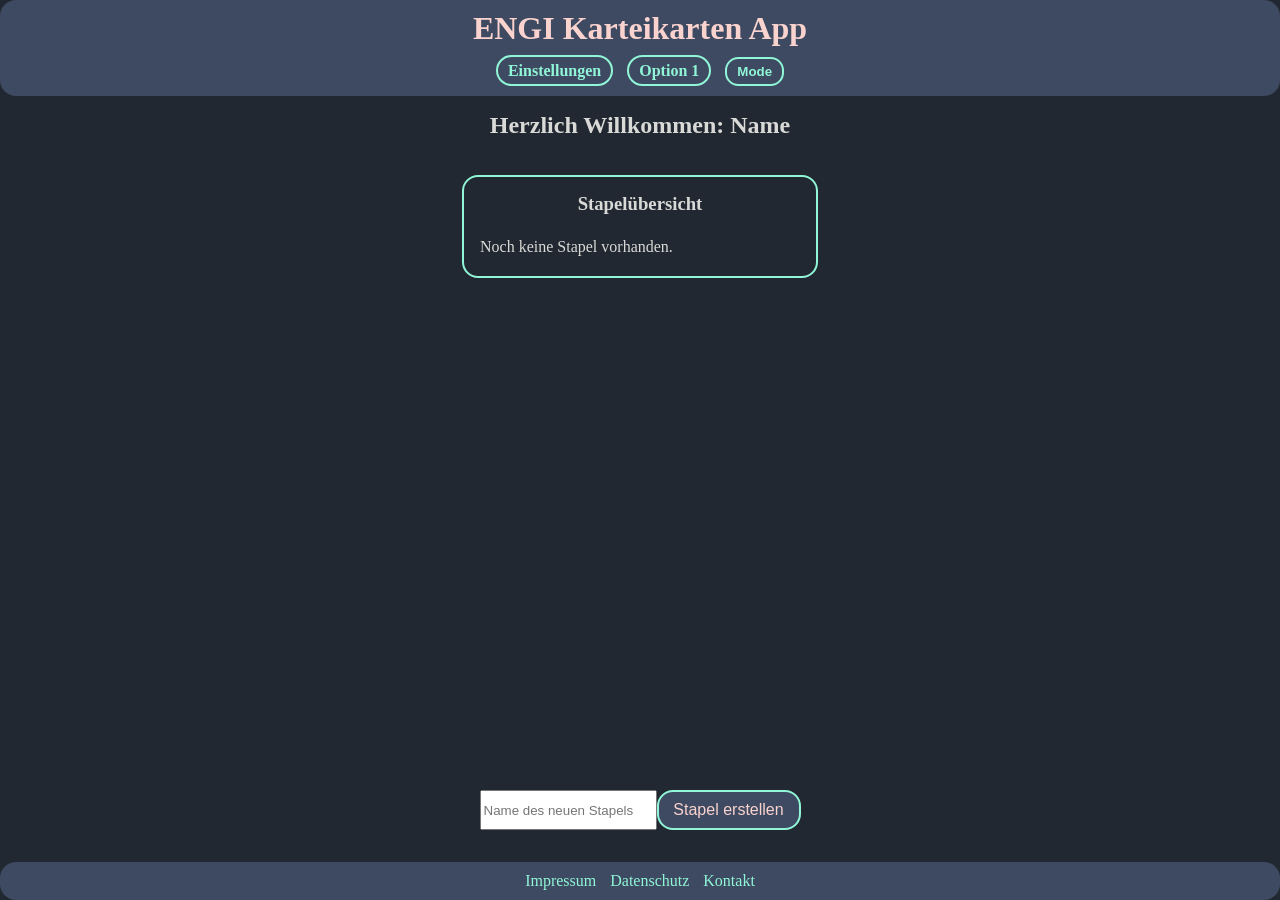
==== JavaScript/Karteikarten/index.html @ 835c68c7 "Initial commit" ====
<!DOCTYPE html>
<html lang="de">
    <head>
        <meta charset="UTF-8">
        <meta name="viewport" content="width=device-width, initial-scale=1.0">
        <title>Engi</title>
        <link rel="stylesheet" href="style.css">
    </head>
    <body>
        <header>
            <h1>ENGI Karteikarten App</h1>
            <nav>
                <a href="einstellungen.html">Einstellungen</a>
                <a href="option1.html">Option 1</a>
                <button id="themeButton" type="button" onclick="changeMode()">Mode</button>
            </nav>
        </header>

        <main>
            <h2>Herzlich Willkommen: Name</h2>

            <section class="stapeluebersicht">
                <h3>Stapelübersicht</h3>
                <ul id="deckList">
                    <!-- Stapel werden hier dynamisch eingefügt -->
                </ul>
            </section>

            <section id="stapel-erstellen">
                <input id="deckNameInput" type="text" placeholder="Name des neuen Stapels">
                <button id="createDeckButton" type="button">Stapel erstellen</button>
            </section>
        </main>

        <footer>
            <nav>
                <a href="impressum.html">Impressum</a>
                <a href="datenschutz.html">Datenschutz</a>
                <a href="kontakt.html">Kontakt</a>
            </nav>
        </footer>
        <script src="index.js"></script>
    </body>
</html>
---- JavaScript/Karteikarten/style.css ----
/* Grundlayout */
html, body {
    height: 100%;
    margin: 0;
    padding: 0;
}

body {
    background: #222831;
    color: #d9dad7;
    font-family: 'Times New Roman', Times, serif;
    display: flex;
    flex-direction: column;
}

body.light {
  background: #d7ffdf;
  color: #333;
}

/* Header */
header {
    background: #3e4a61;
    color: #fad3cf;
    padding: 10px;
    text-align: center;
    border-radius: 1em;
}

h1 {
    margin: 0;
    font-family: Georgia, 'Times New Roman', Times, serif;
}

header nav {
    margin-top: 10px;
}

header nav a {
    color: #90f6d7;
    font-weight: bold;
    text-decoration: none;
    border: 2px solid #90f6d7;
    padding: 5px 10px;
    margin: 0 5px;
    border-radius: 1em;
    cursor: pointer;
}
header nav a:hover {
    background: #90f6d7;
    color: #3e4a61;
}

header nav button {
    color: #90f6d7;
    font-weight: bold;
    text-decoration: none;
    border: 2px solid #90f6d7;
    padding: 5px 10px;
    margin: 0 5px;
    border-radius: 1em;
    cursor: pointer;
    background: none;
}

header nav button:hover {
    background: #90f6d7;
    color: #3e4a61;
}

/* Main */
main {
    flex: 1;
    display: flex;
    flex-direction: column;
    padding: 1em;
}

h2 {
    text-align: center;
    margin-top: 0;
}

/* Stapelübersicht */
.stapeluebersicht {
    min-width: 20em;
    margin: 1em auto;
    padding: 1em;
    border: 2px solid #90f6d7;
    border-radius: 1em;
}
.stapeluebersicht.light {
    border-color: #333;
}

.stapeluebersicht h3 {
    text-align: center;
    margin-top: 0;
}

.stapeluebersicht ul {
    list-style-type: none;
    padding-left: 0;
    margin: 0;
}

.stapeluebersicht li {
    padding: 0.25em 0;
}

/* Stapel erstellen Button */
#stapel-erstellen {
    display: flex;
    justify-content: center;
    margin-top: auto;
    margin-bottom: 1em;
}

#stapel-erstellen button {
    width: 9em;
    height: 2.5em;
    font-size: 1rem;
    border-radius: 1em;
    cursor: pointer;
    border: 2px solid #90f6d7;
    background: #3e4a61;
    color: #fad3cf;
}
#stapel-erstellen button:hover {
    background: #90f6d7;
    color: #3e4a61;
}
#stapel-erstellen button.light {
    border-color: black;
}
/* Footer */
footer {
    background: #3e4a61;
    color: #fad3cf;
    padding: 10px;
    text-align: center;
    border-radius: 1em;
}

footer nav a {
    margin: 0 5px;
    color: #90f6d7;
    cursor: pointer;
    text-decoration: none;
}
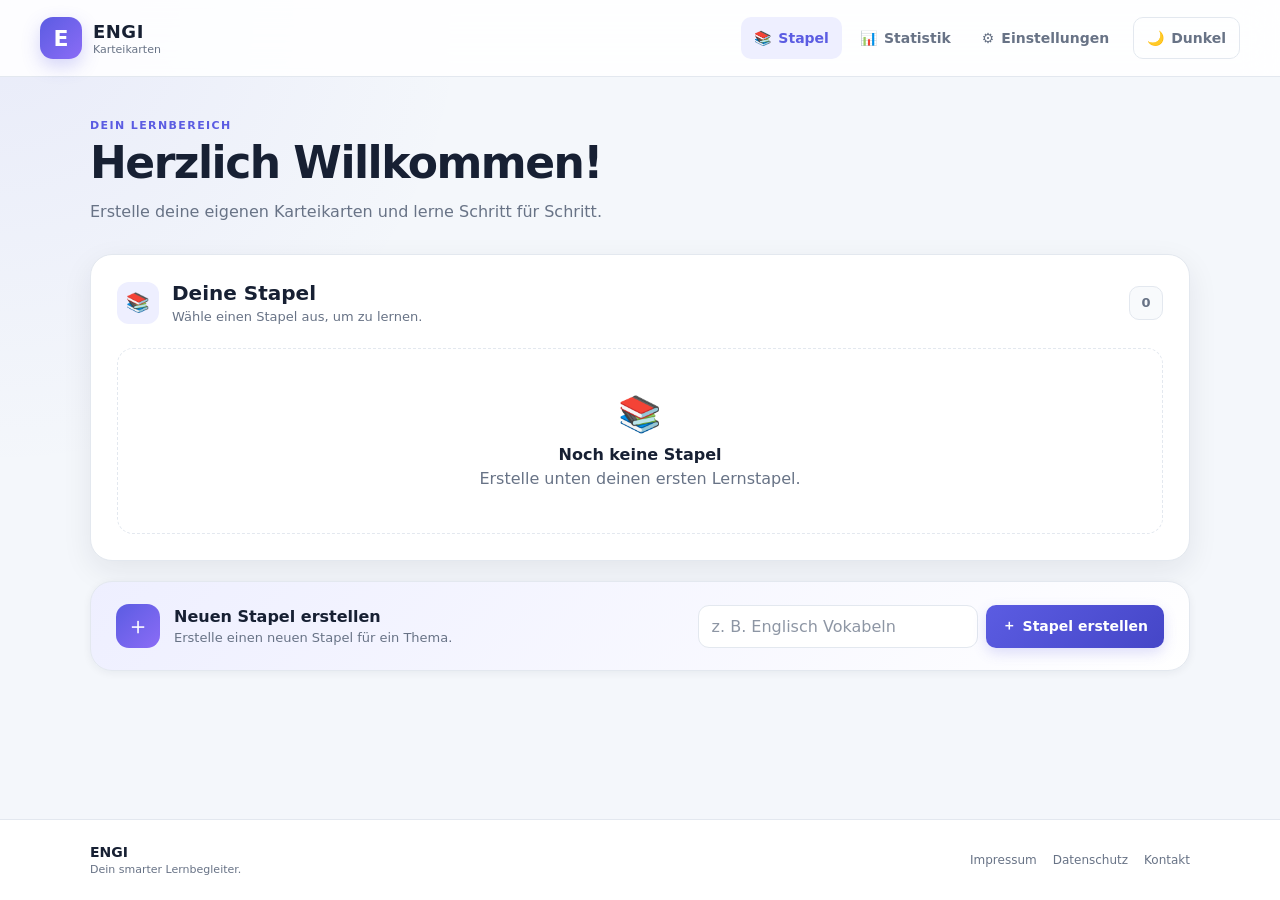
==== commit 2373d385: "Update Engi" ====
--- a/JavaScript/Karteikarten/index.html
+++ b/JavaScript/Karteikarten/index.html
@@ -1,44 +1,717 @@
 <!DOCTYPE html>
 <html lang="de">
-    <head>
-        <meta charset="UTF-8">
-        <meta name="viewport" content="width=device-width, initial-scale=1.0">
-        <title>Engi</title>
-        <link rel="stylesheet" href="style.css">
-    </head>
-    <body>
-        <header>
-            <h1>ENGI Karteikarten App</h1>
-            <nav>
-                <a href="einstellungen.html">Einstellungen</a>
-                <a href="option1.html">Option 1</a>
-                <button id="themeButton" type="button" onclick="changeMode()">Mode</button>
+
+<head>
+    <meta charset="UTF-8">
+    <meta name="viewport" content="width=device-width, initial-scale=1.0">
+
+    <meta name="description" content="ENGI - Moderne Karteikarten-App zum Lernen und Wiederholen.">
+
+    <title>ENGI – Karteikarten App</title>
+
+    <link rel="stylesheet" href="style.css">
+</head>
+
+<body>
+
+    <!-- ================================
+         HEADER
+    ================================= -->
+
+    <header class="site-header">
+
+        <div class="header-inner">
+
+            <a href="index.html" class="logo">
+                <span class="logo-icon">E</span>
+
+                <span>
+                    <strong>ENGI</strong>
+                    <small>Karteikarten</small>
+                </span>
+            </a>
+
+            <nav class="main-nav" aria-label="Hauptnavigation">
+
+                <a href="index.html" class="nav-link active">
+                    <span>📚</span>
+                    Stapel
+                </a>
+
+                <a href="option1.html" class="nav-link">
+                    <span>📊</span>
+                    Statistik
+                </a>
+
+                <a href="einstellungen.html" class="nav-link">
+                    <span>⚙️</span>
+                    Einstellungen
+                </a>
+
+                <button
+                    id="themeButton"
+                    class="theme-button"
+                    type="button"
+                    aria-label="Darstellung wechseln"
+                    title="Darstellung wechseln">
+                    <span id="themeIcon">🌙</span>
+                    <span id="themeText">Dunkel</span>
+                </button>
+
             </nav>
-        </header>
-
-        <main>
-            <h2>Herzlich Willkommen: Name</h2>
-
-            <section class="stapeluebersicht">
-                <h3>Stapelübersicht</h3>
-                <ul id="deckList">
-                    <!-- Stapel werden hier dynamisch eingefügt -->
-                </ul>
+
+        </div>
+
+    </header>
+
+
+    <!-- ================================
+         MAIN
+    ================================= -->
+
+    <main class="main-content">
+
+        <div class="page-container">
+
+            <!-- Begrüßung -->
+
+            <section class="welcome-section">
+
+                <div>
+
+                    <span class="eyebrow">
+                        DEIN LERNBEREICH
+                    </span>
+
+                    <h1>
+                        Herzlich Willkommen<span class="desktop-only">!</span>
+                    </h1>
+
+                    <p>
+                        Erstelle deine eigenen Karteikarten und lerne
+                        Schritt für Schritt.
+                    </p>
+
+                </div>
+
             </section>
 
-            <section id="stapel-erstellen">
-                <input id="deckNameInput" type="text" placeholder="Name des neuen Stapels">
-                <button id="createDeckButton" type="button">Stapel erstellen</button>
+
+            <!-- ================================
+                 STAPELÜBERSICHT
+            ================================= -->
+
+            <section
+                class="content-card"
+                id="deckOverviewSection">
+
+                <div class="section-heading">
+
+                    <div>
+
+                        <span class="section-icon">📚</span>
+
+                        <div>
+                            <h2>Deine Stapel</h2>
+
+                            <p>
+                                Wähle einen Stapel aus, um zu lernen.
+                            </p>
+                        </div>
+
+                    </div>
+
+                    <span
+                        id="deckCountBadge"
+                        class="count-badge">
+                        0
+                    </span>
+
+                </div>
+
+
+                <div
+                    id="deckList"
+                    class="deck-grid"
+                    aria-live="polite">
+                </div>
+
             </section>
-        </main>
-
-        <footer>
-            <nav>
-                <a href="impressum.html">Impressum</a>
-                <a href="datenschutz.html">Datenschutz</a>
-                <a href="kontakt.html">Kontakt</a>
+
+
+            <!-- ================================
+                 STAPEL ERSTELLEN
+            ================================= -->
+
+            <section
+                class="create-deck-card"
+                id="stapel-erstellen">
+
+                <div class="create-deck-content">
+
+                    <div class="create-icon">
+                        ＋
+                    </div>
+
+                    <div>
+                        <h2>Neuen Stapel erstellen</h2>
+
+                        <p>
+                            Erstelle einen neuen Stapel für ein Thema.
+                        </p>
+                    </div>
+
+                </div>
+
+
+                <div class="create-deck-form">
+
+                    <label
+                        for="deckNameInput"
+                        class="sr-only">
+                        Name des neuen Stapels
+                    </label>
+
+                    <input
+                        id="deckNameInput"
+                        type="text"
+                        maxlength="80"
+                        placeholder="z. B. Englisch Vokabeln"
+                        autocomplete="off">
+
+                    <button
+                        id="createDeckButton"
+                        class="primary-button"
+                        type="button">
+
+                        <span>＋</span>
+                        Stapel erstellen
+
+                    </button>
+
+                </div>
+
+            </section>
+
+
+            <!-- ================================
+                 DECK VIEW
+            ================================= -->
+
+            <section
+                id="deckView"
+                class="deck-view"
+                hidden>
+
+                <!-- Deck Header -->
+
+                <div class="deck-header">
+
+                    <button
+                        id="backToDecksButtonTop"
+                        class="back-button"
+                        type="button">
+
+                        ← Stapelübersicht
+
+                    </button>
+
+                    <div class="deck-title-area">
+
+                        <span class="deck-title-icon">
+                            📖
+                        </span>
+
+                        <div>
+
+                            <span class="eyebrow">
+                                AKTUELLER STAPEL
+                            </span>
+
+                            <h2>
+                                <span id="deckViewName"></span>
+                            </h2>
+
+                        </div>
+
+                    </div>
+
+                </div>
+
+
+                <!-- Fortschritt -->
+
+                <div class="progress-section">
+
+                    <div class="progress-header">
+
+                        <div>
+                            <span class="eyebrow">
+                                FORTSCHRITT
+                            </span>
+
+                            <h3>
+                                Dein Lernstand
+                            </h3>
+                        </div>
+
+                        <strong id="deckProgressPercent">
+                            0 %
+                        </strong>
+
+                    </div>
+
+
+                    <div class="progress-bar">
+
+                        <div
+                            id="deckProgressBar"
+                            class="progress-bar-fill">
+                        </div>
+
+                    </div>
+
+
+                    <div class="progress-stats">
+
+                        <div class="progress-stat">
+                            <span class="stat-number" id="deckTotalCards">
+                                0
+                            </span>
+
+                            <span class="stat-label">
+                                Karten insgesamt
+                            </span>
+                        </div>
+
+                        <div class="progress-stat">
+                            <span class="stat-number" id="deckActiveCards">
+                                0
+                            </span>
+
+                            <span class="stat-label">
+                                Zu lernen
+                            </span>
+                        </div>
+
+                        <div class="progress-stat">
+                            <span class="stat-number" id="deckFinishedCards">
+                                0
+                            </span>
+
+                            <span class="stat-label">
+                                Abgeschlossen
+                            </span>
+                        </div>
+
+                    </div>
+
+                </div>
+
+
+                <!-- Aktionen -->
+
+                <div class="deck-actions">
+
+                    <button
+                        id="newCardButton"
+                        class="action-card"
+                        type="button">
+
+                        <span class="action-icon blue">
+                            ＋
+                        </span>
+
+                        <span>
+                            <strong>Neue Karte</strong>
+                            <small>Karteikarte hinzufügen</small>
+                        </span>
+
+                    </button>
+
+
+                    <button
+                        id="learnButton"
+                        class="action-card"
+                        type="button">
+
+                        <span class="action-icon green">
+                            ▶
+                        </span>
+
+                        <span>
+                            <strong>Lernen</strong>
+                            <small>Karten wiederholen</small>
+                        </span>
+
+                    </button>
+
+
+                    <button
+                        id="cardOverviewButton"
+                        class="action-card"
+                        type="button">
+
+                        <span class="action-icon purple">
+                            ☷
+                        </span>
+
+                        <span>
+                            <strong>Kartenübersicht</strong>
+                            <small>Alle Karten anzeigen</small>
+                        </span>
+
+                    </button>
+
+                </div>
+
+
+                <!-- ================================
+                     NEUE KARTE
+                ================================= -->
+
+                <div
+                    id="newCardArea"
+                    class="sub-card"
+                    hidden>
+
+                    <div class="sub-card-heading">
+
+                        <div>
+                            <span class="section-icon">✏️</span>
+
+                            <div>
+                                <h3>Neue Karte erstellen</h3>
+
+                                <p>
+                                    Erstelle eine Vorder- und Rückseite.
+                                </p>
+                            </div>
+                        </div>
+
+                    </div>
+
+
+                    <div class="card-form">
+
+                        <div class="form-group">
+
+                            <label for="cardFrontInput">
+                                Vorderseite
+                            </label>
+
+                            <textarea
+                                id="cardFrontInput"
+                                rows="3"
+                                maxlength="1000"
+                                placeholder="z. B. What does 'apple' mean?"></textarea>
+
+                        </div>
+
+
+                        <div class="form-group">
+
+                            <label for="cardBackInput">
+                                Rückseite
+                            </label>
+
+                            <textarea
+                                id="cardBackInput"
+                                rows="3"
+                                maxlength="1000"
+                                placeholder="z. B. Apfel"></textarea>
+
+                        </div>
+
+
+                        <div class="form-actions">
+
+                            <button
+                                id="createCardButton"
+                                class="primary-button"
+                                type="button">
+
+                                Karte erstellen
+
+                            </button>
+
+                            <button
+                                id="cancelNewCardButton"
+                                class="secondary-button"
+                                type="button">
+
+                                Abbrechen
+
+                            </button>
+
+                        </div>
+
+                    </div>
+
+                </div>
+
+
+                <!-- ================================
+                     KARTENÜBERSICHT
+                ================================= -->
+
+                <div
+                    id="cardOverviewArea"
+                    class="sub-card"
+                    hidden>
+
+                    <div class="sub-card-heading">
+
+                        <div>
+                            <span class="section-icon">☷</span>
+
+                            <div>
+                                <h3>Kartenübersicht</h3>
+
+                                <p>
+                                    Verwalte die Karten dieses Stapels.
+                                </p>
+                            </div>
+                        </div>
+
+                    </div>
+
+                    <ul
+                        id="cardList"
+                        class="card-list">
+                    </ul>
+
+                </div>
+
+
+                <!-- ================================
+                     LERNMODUS
+                ================================= -->
+
+                <div
+                    id="learnArea"
+                    class="learning-area"
+                    hidden>
+
+                    <div class="learning-header">
+
+                        <span class="eyebrow">
+                            LERNMODUS
+                        </span>
+
+                        <h3>
+                            Karte lernen
+                        </h3>
+
+                        <span id="learningCounter">
+                            0 Karten
+                        </span>
+
+                    </div>
+
+
+                    <div class="flashcard">
+
+                        <div class="flashcard-label">
+                            FRAGE
+                        </div>
+
+                        <div
+                            id="learnCardFront"
+                            class="flashcard-front">
+                        </div>
+
+                        <div
+                            id="learnCardBack"
+                            class="flashcard-back"
+                            hidden>
+                        </div>
+
+                    </div>
+
+
+                    <div
+                        id="answerButtonArea"
+                        class="learning-buttons">
+
+                        <button
+                            id="showAnswerButton"
+                            class="primary-button large-button"
+                            type="button">
+
+                            Antwort anzeigen
+
+                        </button>
+
+                    </div>
+
+
+                    <div
+                        id="resultButtonsArea"
+                        class="learning-buttons"
+                        hidden>
+
+                        <button
+                            id="wrongButton"
+                            class="wrong-button"
+                            type="button">
+
+                            ✕ Falsch
+
+                        </button>
+
+                        <button
+                            id="correctButton"
+                            class="correct-button"
+                            type="button">
+
+                            ✓ Richtig
+
+                        </button>
+
+                    </div>
+
+                </div>
+
+
+                <!-- ================================
+                     DECK BOTTOM ACTIONS
+                ================================= -->
+
+                <div
+                    id="deckBottomActions"
+                    class="danger-actions">
+
+                    <button
+                        id="resetProgressButton"
+                        class="secondary-button"
+                        type="button">
+
+                        ↻ Fortschritt zurücksetzen
+
+                    </button>
+
+                    <button
+                        id="deleteDeckButton"
+                        class="danger-button"
+                        type="button">
+
+                        🗑 Stapel löschen
+
+                    </button>
+
+                </div>
+
+            </section>
+
+
+            <!-- ================================
+                 LEERE BEREICHE / FEHLER
+            ================================= -->
+
+            <div
+                id="appMessage"
+                class="app-message"
+                role="status"
+                aria-live="polite"
+                hidden>
+            </div>
+
+        </div>
+
+    </main>
+
+
+    <!-- ================================
+         FOOTER
+    ================================= -->
+
+    <footer class="site-footer">
+
+        <div class="footer-inner">
+
+            <div class="footer-brand">
+                <strong>ENGI</strong>
+                <span>Dein smarter Lernbegleiter.</span>
+            </div>
+
+            <nav aria-label="Footer Navigation">
+
+                <a href="impressum.html">
+                    Impressum
+                </a>
+
+                <a href="datenschutz.html">
+                    Datenschutz
+                </a>
+
+                <a href="kontakt.html">
+                    Kontakt
+                </a>
+
             </nav>
-        </footer>
-        <script src="index.js"></script>
-    </body>
+
+        </div>
+
+    </footer>
+
+
+    <!-- ================================
+         MODAL
+    ================================= -->
+
+    <div
+        id="confirmModal"
+        class="modal-overlay"
+        hidden>
+
+        <div
+            class="modal"
+            role="dialog"
+            aria-modal="true"
+            aria-labelledby="modalTitle">
+
+            <div class="modal-icon">
+                ⚠️
+            </div>
+
+            <h2 id="modalTitle">
+                Wirklich löschen?
+            </h2>
+
+            <p id="modalText">
+                Diese Aktion kann nicht rückgängig gemacht werden.
+            </p>
+
+            <div class="modal-actions">
+
+                <button
+                    id="modalCancelButton"
+                    class="secondary-button"
+                    type="button">
+
+                    Abbrechen
+
+                </button>
+
+                <button
+                    id="modalConfirmButton"
+                    class="danger-button"
+                    type="button">
+
+                    Löschen
+
+                </button>
+
+            </div>
+
+        </div>
+
+    </div>
+
+
+    <script src="index.js"></script>
+
+</body>
+
 </html>
--- a/JavaScript/Karteikarten/style.css
+++ b/JavaScript/Karteikarten/style.css
@@ -1,150 +1,1748 @@
-/* Grundlayout */
-html, body {
+:root {
+    --bg: #f4f7fb;
+    --surface: #ffffff;
+    --surface-2: #f8fafc;
+    --text: #172033;
+    --text-muted: #687386;
+    --border: #e3e8ef;
+
+    --primary: #5b5ce2;
+    --primary-dark: #4546c7;
+    --primary-light: #eeefff;
+
+    --green: #18a873;
+    --green-light: #e8f8f1;
+
+    --blue: #3686f7;
+    --blue-light: #eaf3ff;
+
+    --purple: #9458d6;
+    --purple-light: #f3eaff;
+
+    --danger: #e04f5f;
+    --danger-light: #fff0f2;
+
+    --warning: #e5a326;
+
+    --header: rgba(255, 255, 255, 0.88);
+
+    --shadow-sm: 0 2px 8px rgba(20, 30, 55, 0.06);
+    --shadow: 0 10px 30px rgba(20, 30, 55, 0.08);
+    --shadow-lg: 0 20px 50px rgba(20, 30, 55, 0.14);
+
+    --radius-sm: 10px;
+    --radius: 16px;
+    --radius-lg: 22px;
+
+    --transition: 180ms ease;
+}
+
+
+/* =========================================
+   DARK THEME
+========================================= */
+
+body.dark {
+    --bg: #10141d;
+    --surface: #181e29;
+    --surface-2: #202733;
+    --text: #f1f4f9;
+    --text-muted: #9ba6b7;
+    --border: #303947;
+
+    --primary: #7778f4;
+    --primary-dark: #6263df;
+    --primary-light: #27294b;
+
+    --green: #31c78d;
+    --green-light: #17382e;
+
+    --blue: #5c9cff;
+    --blue-light: #192f4e;
+
+    --purple: #b277ed;
+    --purple-light: #30203f;
+
+    --danger: #f06b78;
+    --danger-light: #3d2025;
+
+    --header: rgba(24, 30, 41, 0.9);
+
+    --shadow-sm: 0 2px 8px rgba(0, 0, 0, 0.15);
+    --shadow: 0 10px 30px rgba(0, 0, 0, 0.22);
+    --shadow-lg: 0 20px 50px rgba(0, 0, 0, 0.35);
+}
+
+
+/* =========================================
+   RESET
+========================================= */
+
+* {
+    box-sizing: border-box;
+}
+
+html {
+    scroll-behavior: smooth;
+}
+
+body {
+    margin: 0;
+    min-height: 100vh;
+
+    background:
+        radial-gradient(
+            circle at top left,
+            rgba(91, 92, 226, 0.08),
+            transparent 30%
+        ),
+        var(--bg);
+
+    color: var(--text);
+
+    font-family:
+        Inter,
+        ui-sans-serif,
+        system-ui,
+        -apple-system,
+        BlinkMacSystemFont,
+        "Segoe UI",
+        sans-serif;
+
+    transition:
+        background-color 200ms ease,
+        color 200ms ease;
+
+    display: flex;
+    flex-direction: column;
+}
+
+button,
+input,
+textarea {
+    font: inherit;
+}
+
+button,
+a {
+    -webkit-tap-highlight-color: transparent;
+}
+
+button {
+    border: 0;
+}
+
+a {
+    color: inherit;
+}
+
+[hidden] {
+    display: none !important;
+}
+
+
+/* =========================================
+   ACCESSIBILITY
+========================================= */
+
+.sr-only {
+    position: absolute;
+    width: 1px;
+    height: 1px;
+    padding: 0;
+    margin: -1px;
+    overflow: hidden;
+    clip: rect(0, 0, 0, 0);
+    white-space: nowrap;
+    border: 0;
+}
+
+:focus-visible {
+    outline: 3px solid rgba(91, 92, 226, 0.4);
+    outline-offset: 3px;
+}
+
+
+/* =========================================
+   HEADER
+========================================= */
+
+.site-header {
+    position: sticky;
+    top: 0;
+    z-index: 50;
+
+    background: var(--header);
+
+    backdrop-filter: blur(18px);
+    -webkit-backdrop-filter: blur(18px);
+
+    border-bottom: 1px solid var(--border);
+}
+
+.header-inner {
+    width: min(1200px, calc(100% - 32px));
+    min-height: 76px;
+
+    margin: 0 auto;
+
+    display: flex;
+    align-items: center;
+    justify-content: space-between;
+
+    gap: 24px;
+}
+
+.logo {
+    display: flex;
+    align-items: center;
+    gap: 11px;
+
+    text-decoration: none;
+}
+
+.logo-icon {
+    width: 42px;
+    height: 42px;
+
+    display: grid;
+    place-items: center;
+
+    color: white;
+    background:
+        linear-gradient(
+            135deg,
+            var(--primary),
+            #8b6cf6
+        );
+
+    border-radius: 13px;
+
+    font-size: 22px;
+    font-weight: 800;
+
+    box-shadow:
+        0 7px 18px rgba(91, 92, 226, 0.25);
+}
+
+.logo strong {
+    display: block;
+
+    font-size: 18px;
+    letter-spacing: 0.5px;
+}
+
+.logo small {
+    display: block;
+
+    color: var(--text-muted);
+    font-size: 11px;
+    margin-top: 1px;
+}
+
+.main-nav {
+    display: flex;
+    align-items: center;
+    gap: 5px;
+}
+
+.nav-link,
+.theme-button {
+    min-height: 42px;
+
+    display: inline-flex;
+    align-items: center;
+    justify-content: center;
+
+    gap: 7px;
+
+    padding: 0 13px;
+
+    border-radius: 10px;
+
+    color: var(--text-muted);
+
+    text-decoration: none;
+
+    font-size: 14px;
+    font-weight: 600;
+
+    background: transparent;
+
+    cursor: pointer;
+
+    transition:
+        background var(--transition),
+        color var(--transition),
+        transform var(--transition);
+}
+
+.nav-link:hover,
+.theme-button:hover {
+    background: var(--surface-2);
+    color: var(--text);
+}
+
+.nav-link.active {
+    color: var(--primary);
+    background: var(--primary-light);
+}
+
+.theme-button {
+    border: 1px solid var(--border);
+    margin-left: 6px;
+}
+
+.theme-button:hover {
+    transform: translateY(-1px);
+}
+
+
+/* =========================================
+   MAIN
+========================================= */
+
+.main-content {
+    flex: 1;
+    padding: 42px 0 70px;
+}
+
+.page-container {
+    width: min(1100px, calc(100% - 32px));
+    margin: 0 auto;
+}
+
+.welcome-section {
+    margin-bottom: 30px;
+}
+
+.eyebrow {
+    display: block;
+
+    color: var(--primary);
+
+    font-size: 11px;
+    font-weight: 800;
+
+    letter-spacing: 1.4px;
+
+    margin-bottom: 7px;
+}
+
+.welcome-section h1 {
+    margin: 0;
+
+    font-size: clamp(30px, 5vw, 44px);
+    line-height: 1.08;
+
+    letter-spacing: -1.5px;
+}
+
+.welcome-section p {
+    margin: 12px 0 0;
+
+    max-width: 600px;
+
+    color: var(--text-muted);
+
+    font-size: 16px;
+    line-height: 1.6;
+}
+
+
+/* =========================================
+   CONTENT CARD
+========================================= */
+
+.content-card {
+    background: var(--surface);
+
+    border: 1px solid var(--border);
+    border-radius: var(--radius-lg);
+
+    padding: 26px;
+
+    box-shadow: var(--shadow);
+
+    margin-bottom: 20px;
+}
+
+.section-heading {
+    display: flex;
+    align-items: center;
+    justify-content: space-between;
+
+    gap: 15px;
+
+    margin-bottom: 24px;
+}
+
+.section-heading > div {
+    display: flex;
+    align-items: center;
+    gap: 13px;
+}
+
+.section-icon {
+    width: 42px;
+    height: 42px;
+
+    flex-shrink: 0;
+
+    display: grid;
+    place-items: center;
+
+    background: var(--primary-light);
+    color: var(--primary);
+
+    border-radius: 12px;
+
+    font-size: 19px;
+}
+
+.section-heading h2,
+.sub-card-heading h3 {
+    margin: 0;
+
+    font-size: 20px;
+}
+
+.section-heading p,
+.sub-card-heading p {
+    margin: 4px 0 0;
+
+    color: var(--text-muted);
+
+    font-size: 13px;
+}
+
+.count-badge {
+    min-width: 34px;
+    height: 34px;
+
+    padding: 0 9px;
+
+    display: grid;
+    place-items: center;
+
+    border-radius: 10px;
+
+    background: var(--surface-2);
+    border: 1px solid var(--border);
+
+    color: var(--text-muted);
+
+    font-size: 13px;
+    font-weight: 700;
+}
+
+
+/* =========================================
+   DECK GRID
+========================================= */
+
+.deck-grid {
+    display: grid;
+
+    grid-template-columns:
+        repeat(auto-fill, minmax(240px, 1fr));
+
+    gap: 14px;
+}
+
+.deck-card {
+    position: relative;
+
+    padding: 20px;
+
+    min-height: 145px;
+
+    background: var(--surface-2);
+
+    border: 1px solid var(--border);
+    border-radius: var(--radius);
+
+    cursor: pointer;
+
+    text-align: left;
+
+    transition:
+        transform var(--transition),
+        border-color var(--transition),
+        box-shadow var(--transition);
+}
+
+.deck-card:hover {
+    transform: translateY(-3px);
+
+    border-color: rgba(91, 92, 226, 0.45);
+
+    box-shadow: var(--shadow);
+}
+
+.deck-card:active {
+    transform: translateY(-1px);
+}
+
+.deck-card-top {
+    display: flex;
+    align-items: center;
+    justify-content: space-between;
+
+    margin-bottom: 18px;
+}
+
+.deck-icon {
+    width: 42px;
+    height: 42px;
+
+    display: grid;
+    place-items: center;
+
+    border-radius: 12px;
+
+    background: var(--primary-light);
+    color: var(--primary);
+
+    font-size: 19px;
+}
+
+.deck-arrow {
+    color: var(--text-muted);
+    font-size: 18px;
+
+    transition: transform var(--transition);
+}
+
+.deck-card:hover .deck-arrow {
+    transform: translateX(4px);
+    color: var(--primary);
+}
+
+.deck-card h3 {
+    margin: 0;
+
+    color: var(--text);
+
+    font-size: 16px;
+
+    overflow: hidden;
+    text-overflow: ellipsis;
+    white-space: nowrap;
+}
+
+.deck-card p {
+    margin: 6px 0 0;
+
+    color: var(--text-muted);
+
+    font-size: 12px;
+}
+
+.empty-state {
+    grid-column: 1 / -1;
+
+    padding: 45px 20px;
+
+    text-align: center;
+
+    border: 1px dashed var(--border);
+    border-radius: var(--radius);
+
+    color: var(--text-muted);
+}
+
+.empty-state-icon {
+    font-size: 35px;
+    margin-bottom: 10px;
+}
+
+.empty-state strong {
+    display: block;
+
+    color: var(--text);
+
+    margin-bottom: 5px;
+}
+
+
+/* =========================================
+   CREATE DECK
+========================================= */
+
+.create-deck-card {
+    display: flex;
+    align-items: center;
+    justify-content: space-between;
+
+    gap: 25px;
+
+    padding: 22px 25px;
+
+    margin-bottom: 20px;
+
+    background:
+        linear-gradient(
+            135deg,
+            var(--primary-light),
+            var(--surface)
+        );
+
+    border: 1px solid var(--border);
+    border-radius: var(--radius-lg);
+
+    box-shadow: var(--shadow-sm);
+}
+
+.create-deck-content {
+    display: flex;
+    align-items: center;
+    gap: 14px;
+}
+
+.create-icon {
+    width: 44px;
+    height: 44px;
+
+    display: grid;
+    place-items: center;
+
+    border-radius: 13px;
+
+    color: white;
+
+    background:
+        linear-gradient(
+            135deg,
+            var(--primary),
+            #8b6cf6
+        );
+
+    font-size: 24px;
+
+    flex-shrink: 0;
+}
+
+.create-deck-card h2 {
+    margin: 0;
+
+    font-size: 16px;
+}
+
+.create-deck-card p {
+    margin: 4px 0 0;
+
+    color: var(--text-muted);
+
+    font-size: 13px;
+}
+
+.create-deck-form {
+    display: flex;
+
+    gap: 8px;
+
+    flex: 1;
+    justify-content: flex-end;
+}
+
+.create-deck-form input {
+    width: min(280px, 100%);
+}
+
+
+/* =========================================
+   FORM ELEMENTS
+========================================= */
+
+input,
+textarea {
+    width: 100%;
+
+    color: var(--text);
+    background: var(--surface);
+
+    border: 1px solid var(--border);
+    border-radius: 11px;
+
+    padding: 11px 13px;
+
+    outline: none;
+
+    transition:
+        border-color var(--transition),
+        box-shadow var(--transition);
+}
+
+input::placeholder,
+textarea::placeholder {
+    color: var(--text-muted);
+    opacity: 0.75;
+}
+
+input:focus,
+textarea:focus {
+    border-color: var(--primary);
+
+    box-shadow:
+        0 0 0 4px rgba(91, 92, 226, 0.1);
+}
+
+textarea {
+    resize: vertical;
+    min-height: 90px;
+}
+
+
+/* =========================================
+   BUTTONS
+========================================= */
+
+.primary-button,
+.secondary-button,
+.danger-button,
+.back-button {
+    min-height: 42px;
+
+    display: inline-flex;
+    align-items: center;
+    justify-content: center;
+
+    gap: 7px;
+
+    padding: 0 16px;
+
+    border-radius: 10px;
+
+    font-size: 14px;
+    font-weight: 700;
+
+    cursor: pointer;
+
+    transition:
+        transform var(--transition),
+        background var(--transition),
+        border-color var(--transition),
+        color var(--transition),
+        box-shadow var(--transition);
+}
+
+.primary-button {
+    color: white;
+
+    background:
+        linear-gradient(
+            135deg,
+            var(--primary),
+            var(--primary-dark)
+        );
+
+    box-shadow:
+        0 5px 14px rgba(91, 92, 226, 0.2);
+}
+
+.primary-button:hover {
+    transform: translateY(-1px);
+
+    box-shadow:
+        0 8px 20px rgba(91, 92, 226, 0.28);
+}
+
+.secondary-button {
+    color: var(--text);
+
+    background: var(--surface);
+
+    border: 1px solid var(--border);
+}
+
+.secondary-button:hover {
+    background: var(--surface-2);
+    border-color: var(--primary);
+}
+
+.danger-button {
+    color: var(--danger);
+
+    background: var(--danger-light);
+
+    border: 1px solid transparent;
+}
+
+.danger-button:hover {
+    color: white;
+    background: var(--danger);
+
+    transform: translateY(-1px);
+}
+
+.back-button {
+    color: var(--text-muted);
+
+    background: var(--surface-2);
+
+    border: 1px solid var(--border);
+}
+
+.back-button:hover {
+    color: var(--primary);
+    border-color: var(--primary);
+}
+
+.large-button {
+    min-height: 50px;
+    padding: 0 25px;
+}
+
+
+/* =========================================
+   DECK VIEW
+========================================= */
+
+.deck-view {
+    background: var(--surface);
+
+    border: 1px solid var(--border);
+    border-radius: var(--radius-lg);
+
+    padding: 26px;
+
+    box-shadow: var(--shadow);
+}
+
+.deck-header {
+    margin-bottom: 28px;
+}
+
+.deck-title-area {
+    display: flex;
+    align-items: center;
+
+    gap: 15px;
+
+    margin-top: 25px;
+}
+
+.deck-title-icon {
+    width: 54px;
+    height: 54px;
+
+    display: grid;
+    place-items: center;
+
+    background: var(--primary-light);
+    color: var(--primary);
+
+    border-radius: 15px;
+
+    font-size: 24px;
+}
+
+.deck-title-area h2 {
+    margin: 0;
+
+    font-size: clamp(24px, 4vw, 32px);
+    letter-spacing: -0.5px;
+}
+
+
+/* =========================================
+   PROGRESS
+========================================= */
+
+.progress-section {
+    padding: 21px;
+
+    background: var(--surface-2);
+
+    border: 1px solid var(--border);
+    border-radius: var(--radius);
+
+    margin-bottom: 20px;
+}
+
+.progress-header {
+    display: flex;
+    justify-content: space-between;
+    align-items: center;
+
+    gap: 20px;
+
+    margin-bottom: 15px;
+}
+
+.progress-header h3 {
+    margin: 0;
+    font-size: 17px;
+}
+
+.progress-header strong {
+    color: var(--primary);
+
+    font-size: 20px;
+}
+
+.progress-bar {
+    height: 9px;
+
+    overflow: hidden;
+
+    background: var(--border);
+
+    border-radius: 99px;
+
+    margin-bottom: 17px;
+}
+
+.progress-bar-fill {
+    width: 0;
     height: 100%;
+
+    background:
+        linear-gradient(
+            90deg,
+            var(--primary),
+            #8b6cf6
+        );
+
+    border-radius: inherit;
+
+    transition: width 400ms ease;
+}
+
+.progress-stats {
+    display: grid;
+
+    grid-template-columns: repeat(3, 1fr);
+
+    gap: 10px;
+}
+
+.progress-stat {
+    padding: 10px;
+
+    text-align: center;
+
+    border-radius: 10px;
+
+    background: var(--surface);
+}
+
+.stat-number {
+    display: block;
+
+    font-size: 20px;
+    font-weight: 800;
+}
+
+.stat-label {
+    display: block;
+
+    margin-top: 3px;
+
+    color: var(--text-muted);
+
+    font-size: 11px;
+}
+
+
+/* =========================================
+   DECK ACTIONS
+========================================= */
+
+.deck-actions {
+    display: grid;
+
+    grid-template-columns: repeat(3, 1fr);
+
+    gap: 12px;
+
+    margin-bottom: 20px;
+}
+
+.action-card {
+    display: flex;
+    align-items: center;
+
+    gap: 12px;
+
+    padding: 16px;
+
+    text-align: left;
+
+    background: var(--surface);
+
+    border: 1px solid var(--border);
+    border-radius: var(--radius);
+
+    cursor: pointer;
+
+    box-shadow: var(--shadow-sm);
+
+    transition:
+        transform var(--transition),
+        border-color var(--transition),
+        box-shadow var(--transition);
+}
+
+.action-card:hover {
+    transform: translateY(-2px);
+
+    border-color: rgba(91, 92, 226, 0.4);
+
+    box-shadow: var(--shadow);
+}
+
+.action-card strong {
+    display: block;
+
+    color: var(--text);
+
+    font-size: 14px;
+}
+
+.action-card small {
+    display: block;
+
+    color: var(--text-muted);
+
+    font-size: 11px;
+
+    margin-top: 3px;
+}
+
+.action-icon {
+    width: 40px;
+    height: 40px;
+
+    display: grid;
+    place-items: center;
+
+    border-radius: 11px;
+
+    font-size: 18px;
+
+    flex-shrink: 0;
+}
+
+.action-icon.blue {
+    background: var(--blue-light);
+    color: var(--blue);
+}
+
+.action-icon.green {
+    background: var(--green-light);
+    color: var(--green);
+}
+
+.action-icon.purple {
+    background: var(--purple-light);
+    color: var(--purple);
+}
+
+
+/* =========================================
+   SUB CARDS
+========================================= */
+
+.sub-card {
+    padding: 23px;
+
+    background: var(--surface-2);
+
+    border: 1px solid var(--border);
+    border-radius: var(--radius);
+
+    margin-bottom: 20px;
+}
+
+.sub-card-heading {
+    margin-bottom: 20px;
+}
+
+.sub-card-heading > div {
+    display: flex;
+    align-items: center;
+
+    gap: 12px;
+}
+
+.card-form {
+    display: flex;
+    flex-direction: column;
+
+    gap: 16px;
+}
+
+.form-group label {
+    display: block;
+
+    margin-bottom: 7px;
+
+    font-size: 13px;
+    font-weight: 700;
+}
+
+.form-actions {
+    display: flex;
+    gap: 8px;
+
+    margin-top: 3px;
+}
+
+
+/* =========================================
+   CARD LIST
+========================================= */
+
+.card-list {
+    list-style: none;
+
+    padding: 0;
     margin: 0;
-    padding: 0;
-}
-
-body {
-    background: #222831;
-    color: #d9dad7;
-    font-family: 'Times New Roman', Times, serif;
+
     display: flex;
     flex-direction: column;
-}
-
-body.light {
-  background: #d7ffdf;
-  color: #333;
-}
-
-/* Header */
-header {
-    background: #3e4a61;
-    color: #fad3cf;
-    padding: 10px;
+
+    gap: 10px;
+}
+
+.card-item {
+    padding: 17px;
+
+    background: var(--surface);
+
+    border: 1px solid var(--border);
+    border-radius: 13px;
+}
+
+.card-content {
+    display: grid;
+
+    grid-template-columns: 1fr 1fr;
+
+    gap: 18px;
+}
+
+.card-side-label {
+    display: block;
+
+    margin-bottom: 5px;
+
+    color: var(--text-muted);
+
+    font-size: 10px;
+    font-weight: 800;
+
+    letter-spacing: 1px;
+}
+
+.card-front,
+.card-back {
+    color: var(--text);
+
+    font-size: 14px;
+    line-height: 1.55;
+
+    white-space: pre-wrap;
+    overflow-wrap: anywhere;
+}
+
+.card-back {
+    color: var(--text-muted);
+}
+
+.card-actions {
+    display: flex;
+
+    gap: 7px;
+
+    margin-top: 14px;
+    padding-top: 12px;
+
+    border-top: 1px solid var(--border);
+}
+
+.card-actions button {
+    min-height: 34px;
+
+    padding: 0 11px;
+
+    border-radius: 8px;
+
+    background: var(--surface-2);
+
+    color: var(--text-muted);
+
+    border: 1px solid var(--border);
+
+    cursor: pointer;
+
+    font-size: 12px;
+    font-weight: 600;
+}
+
+.card-actions button:hover {
+    color: var(--primary);
+    border-color: var(--primary);
+}
+
+.card-edit-container {
+    display: grid;
+
+    gap: 8px;
+
+    margin-bottom: 12px;
+}
+
+
+/* =========================================
+   LEARNING
+========================================= */
+
+.learning-area {
+    padding: 25px;
+
+    background:
+        linear-gradient(
+            145deg,
+            var(--primary-light),
+            var(--surface-2)
+        );
+
+    border: 1px solid var(--border);
+    border-radius: var(--radius);
+
+    margin-bottom: 20px;
+}
+
+.learning-header {
+    position: relative;
+
+    margin-bottom: 20px;
+}
+
+.learning-header h3 {
+    margin: 0;
+
+    font-size: 22px;
+}
+
+.learning-header > span:last-child {
+    position: absolute;
+
+    right: 0;
+    top: 5px;
+
+    color: var(--text-muted);
+
+    font-size: 12px;
+    font-weight: 600;
+}
+
+.flashcard {
+    min-height: 280px;
+
+    padding: 30px;
+
+    display: flex;
+    flex-direction: column;
+
+    justify-content: center;
+    align-items: center;
+
     text-align: center;
-    border-radius: 1em;
-}
-
-h1 {
+
+    background: var(--surface);
+
+    border: 1px solid var(--border);
+    border-radius: var(--radius-lg);
+
+    box-shadow: var(--shadow);
+
+    margin-bottom: 18px;
+}
+
+.flashcard-label {
+    margin-bottom: 20px;
+
+    color: var(--primary);
+
+    font-size: 10px;
+    font-weight: 800;
+
+    letter-spacing: 1.5px;
+}
+
+.flashcard-front,
+.flashcard-back {
+    width: 100%;
+
+    color: var(--text);
+
+    font-size: clamp(20px, 4vw, 28px);
+    font-weight: 700;
+
+    line-height: 1.4;
+
+    white-space: pre-wrap;
+    overflow-wrap: anywhere;
+}
+
+.flashcard-back {
+    margin-top: 22px;
+    padding-top: 22px;
+
+    color: var(--text-muted);
+
+    border-top: 1px solid var(--border);
+
+    font-size: clamp(17px, 3vw, 23px);
+}
+
+.learning-buttons {
+    display: flex;
+    justify-content: center;
+
+    gap: 10px;
+}
+
+.wrong-button,
+.correct-button {
+    min-height: 48px;
+
+    padding: 0 25px;
+
+    border-radius: 11px;
+
+    cursor: pointer;
+
+    font-weight: 800;
+
+    transition:
+        transform var(--transition),
+        box-shadow var(--transition);
+}
+
+.wrong-button {
+    color: var(--danger);
+
+    background: var(--danger-light);
+}
+
+.correct-button {
+    color: var(--green);
+
+    background: var(--green-light);
+}
+
+.wrong-button:hover,
+.correct-button:hover {
+    transform: translateY(-2px);
+    box-shadow: var(--shadow-sm);
+}
+
+
+/* =========================================
+   BOTTOM ACTIONS
+========================================= */
+
+.danger-actions {
+    display: flex;
+
+    justify-content: space-between;
+    align-items: center;
+
+    gap: 10px;
+
+    padding-top: 18px;
+
+    border-top: 1px solid var(--border);
+}
+
+
+/* =========================================
+   MESSAGES
+========================================= */
+
+.app-message {
+    position: fixed;
+
+    right: 20px;
+    bottom: 20px;
+
+    z-index: 100;
+
+    max-width: 380px;
+
+    padding: 13px 17px;
+
+    color: white;
+
+    background: #1d2430;
+
+    border-radius: 11px;
+
+    box-shadow: var(--shadow-lg);
+
+    font-size: 13px;
+    font-weight: 600;
+
+    animation: slideIn 200ms ease;
+}
+
+.app-message.success {
+    background: var(--green);
+}
+
+.app-message.error {
+    background: var(--danger);
+}
+
+@keyframes slideIn {
+    from {
+        opacity: 0;
+        transform: translateY(10px);
+    }
+
+    to {
+        opacity: 1;
+        transform: translateY(0);
+    }
+}
+
+
+/* =========================================
+   MODAL
+========================================= */
+
+.modal-overlay {
+    position: fixed;
+
+    inset: 0;
+
+    z-index: 200;
+
+    display: grid;
+    place-items: center;
+
+    padding: 20px;
+
+    background: rgba(10, 15, 25, 0.55);
+
+    backdrop-filter: blur(5px);
+}
+
+.modal {
+    width: min(430px, 100%);
+
+    padding: 28px;
+
+    text-align: center;
+
+    background: var(--surface);
+
+    border: 1px solid var(--border);
+    border-radius: var(--radius-lg);
+
+    box-shadow: var(--shadow-lg);
+}
+
+.modal-icon {
+    width: 55px;
+    height: 55px;
+
+    display: grid;
+    place-items: center;
+
+    margin: 0 auto 15px;
+
+    border-radius: 16px;
+
+    background: var(--danger-light);
+
+    font-size: 25px;
+}
+
+.modal h2 {
     margin: 0;
-    font-family: Georgia, 'Times New Roman', Times, serif;
-}
-
-header nav {
-    margin-top: 10px;
-}
-
-header nav a {
-    color: #90f6d7;
-    font-weight: bold;
+
+    font-size: 21px;
+}
+
+.modal p {
+    color: var(--text-muted);
+
+    line-height: 1.6;
+
+    margin: 9px 0 22px;
+}
+
+.modal-actions {
+    display: flex;
+    justify-content: center;
+
+    gap: 8px;
+}
+
+
+/* =========================================
+   FOOTER
+========================================= */
+
+.site-footer {
+    background: var(--surface);
+
+    border-top: 1px solid var(--border);
+}
+
+.footer-inner {
+    width: min(1100px, calc(100% - 32px));
+
+    min-height: 80px;
+
+    margin: 0 auto;
+
+    display: flex;
+    align-items: center;
+    justify-content: space-between;
+
+    gap: 20px;
+}
+
+.footer-brand strong {
+    display: block;
+
+    font-size: 14px;
+}
+
+.footer-brand span {
+    display: block;
+
+    color: var(--text-muted);
+
+    margin-top: 3px;
+
+    font-size: 11px;
+}
+
+.site-footer nav {
+    display: flex;
+
+    flex-wrap: wrap;
+
+    gap: 16px;
+}
+
+.site-footer a {
+    color: var(--text-muted);
+
     text-decoration: none;
-    border: 2px solid #90f6d7;
-    padding: 5px 10px;
-    margin: 0 5px;
-    border-radius: 1em;
-    cursor: pointer;
-}
-header nav a:hover {
-    background: #90f6d7;
-    color: #3e4a61;
-}
-
-header nav button {
-    color: #90f6d7;
-    font-weight: bold;
-    text-decoration: none;
-    border: 2px solid #90f6d7;
-    padding: 5px 10px;
-    margin: 0 5px;
-    border-radius: 1em;
-    cursor: pointer;
-    background: none;
-}
-
-header nav button:hover {
-    background: #90f6d7;
-    color: #3e4a61;
-}
-
-/* Main */
-main {
-    flex: 1;
-    display: flex;
-    flex-direction: column;
-    padding: 1em;
-}
-
-h2 {
-    text-align: center;
-    margin-top: 0;
-}
-
-/* Stapelübersicht */
-.stapeluebersicht {
-    min-width: 20em;
-    margin: 1em auto;
-    padding: 1em;
-    border: 2px solid #90f6d7;
-    border-radius: 1em;
-}
-.stapeluebersicht.light {
-    border-color: #333;
-}
-
-.stapeluebersicht h3 {
-    text-align: center;
-    margin-top: 0;
-}
-
-.stapeluebersicht ul {
-    list-style-type: none;
-    padding-left: 0;
-    margin: 0;
-}
-
-.stapeluebersicht li {
-    padding: 0.25em 0;
-}
-
-/* Stapel erstellen Button */
-#stapel-erstellen {
-    display: flex;
-    justify-content: center;
-    margin-top: auto;
-    margin-bottom: 1em;
-}
-
-#stapel-erstellen button {
-    width: 9em;
-    height: 2.5em;
-    font-size: 1rem;
-    border-radius: 1em;
-    cursor: pointer;
-    border: 2px solid #90f6d7;
-    background: #3e4a61;
-    color: #fad3cf;
-}
-#stapel-erstellen button:hover {
-    background: #90f6d7;
-    color: #3e4a61;
-}
-#stapel-erstellen button.light {
-    border-color: black;
-}
-/* Footer */
-footer {
-    background: #3e4a61;
-    color: #fad3cf;
-    padding: 10px;
-    text-align: center;
-    border-radius: 1em;
-}
-
-footer nav a {
-    margin: 0 5px;
-    color: #90f6d7;
-    cursor: pointer;
-    text-decoration: none;
+
+    font-size: 12px;
+}
+
+.site-footer a:hover {
+    color: var(--primary);
+}
+
+
+/* =========================================
+   TABLET
+========================================= */
+
+@media (max-width: 800px) {
+
+    .header-inner {
+        flex-direction: column;
+
+        padding: 15px 0;
+
+        gap: 12px;
+    }
+
+    .main-nav {
+        width: 100%;
+
+        justify-content: center;
+
+        flex-wrap: wrap;
+    }
+
+    .create-deck-card {
+        align-items: stretch;
+        flex-direction: column;
+    }
+
+    .create-deck-form {
+        justify-content: stretch;
+    }
+
+    .create-deck-form input {
+        flex: 1;
+    }
+
+    .deck-actions {
+        grid-template-columns: 1fr;
+    }
+
+    .card-content {
+        grid-template-columns: 1fr;
+        gap: 12px;
+    }
+
+}
+
+
+/* =========================================
+   MOBILE
+========================================= */
+
+@media (max-width: 560px) {
+
+    .desktop-only {
+        display: none;
+    }
+
+    .header-inner {
+        width: min(100% - 20px, 1100px);
+    }
+
+    .logo {
+        align-self: flex-start;
+    }
+
+    .main-nav {
+        justify-content: flex-start;
+
+        overflow-x: auto;
+
+        padding-bottom: 2px;
+    }
+
+    .nav-link,
+    .theme-button {
+        flex-shrink: 0;
+
+        padding: 0 10px;
+
+        font-size: 12px;
+    }
+
+    .main-content {
+        padding: 28px 0 45px;
+    }
+
+    .page-container {
+        width: min(100% - 20px, 1100px);
+    }
+
+    .content-card,
+    .deck-view {
+        padding: 17px;
+
+        border-radius: 17px;
+    }
+
+    .create-deck-card {
+        padding: 18px;
+    }
+
+    .create-deck-form {
+        flex-direction: column;
+    }
+
+    .create-deck-form input {
+        width: 100%;
+    }
+
+    .create-deck-form button {
+        width: 100%;
+    }
+
+    .deck-grid {
+        grid-template-columns: 1fr;
+    }
+
+    .progress-stats {
+        grid-template-columns: 1fr;
+    }
+
+    .progress-stat {
+        display: flex;
+        justify-content: space-between;
+        align-items: center;
+    }
+
+    .stat-label {
+        margin: 0;
+    }
+
+    .deck-title-area {
+        align-items: flex-start;
+    }
+
+    .deck-title-icon {
+        width: 45px;
+        height: 45px;
+    }
+
+    .danger-actions {
+        flex-direction: column-reverse;
+        align-items: stretch;
+    }
+
+    .danger-actions button {
+        width: 100%;
+    }
+
+    .form-actions {
+        flex-direction: column;
+    }
+
+    .form-actions button {
+        width: 100%;
+    }
+
+    .learning-area {
+        padding: 17px;
+    }
+
+    .flashcard {
+        min-height: 240px;
+
+        padding: 20px;
+    }
+
+    .learning-buttons {
+        flex-direction: column;
+    }
+
+    .learning-buttons button {
+        width: 100%;
+    }
+
+    .wrong-button,
+    .correct-button {
+        min-height: 46px;
+    }
+
+    .footer-inner {
+        flex-direction: column;
+
+        justify-content: center;
+
+        padding: 20px 0;
+
+        text-align: center;
+    }
+
+    .app-message {
+        right: 10px;
+        bottom: 10px;
+        left: 10px;
+
+        max-width: none;
+    }
+
 }
